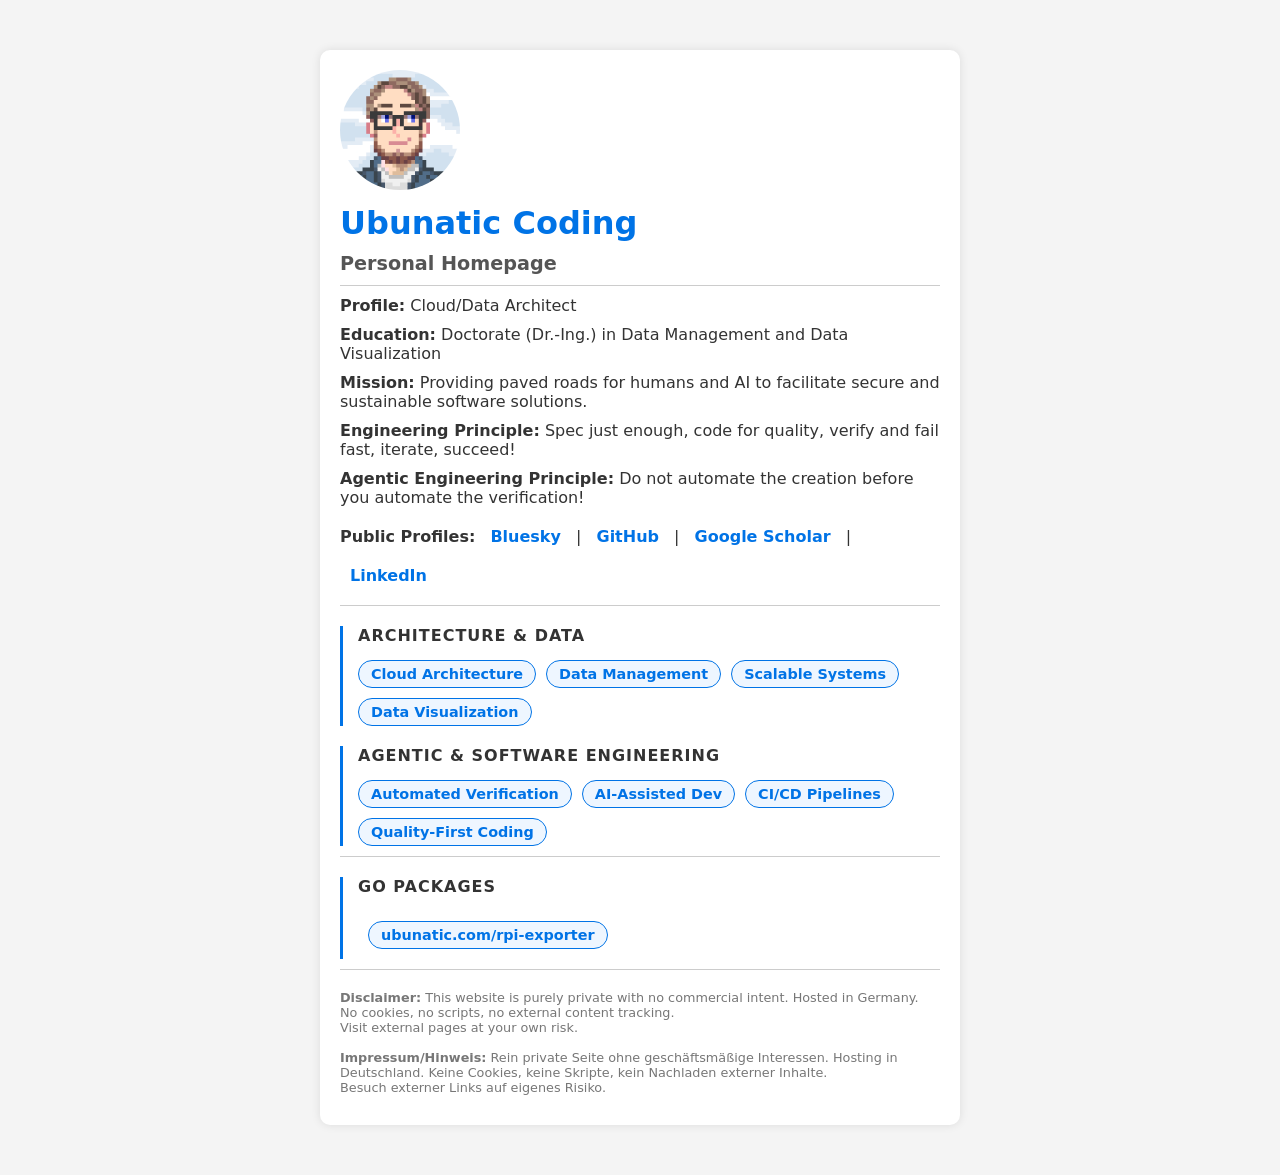
==== index.html @ e371fc37 "getting started" ====
<!doctype html>
<html lang="en">
    <head>
        <meta charset="UTF-8" />
        <meta name="viewport" content="width=device-width, initial-scale=1.0" />
        <title>Ubunatic Coding</title>
        <style>
            body {
                font-family: system-ui, sans-serif;
                margin: 0;
                padding: 0;
                background-color: #f4f4f4;
                text-align: left;
                color: #333;
            }
            .container {
                max-width: 600px;
                margin: 50px auto;
                padding: 20px;
                background: white;
                border-radius: 10px;
                box-shadow: 0 0 10px rgba(0, 0, 0, 0.1);
            }
            img {
                border-radius: 50%;
                width: 120px;
                height: 120px;
            }
            h1 {
                margin: 10px 0;
                color: #0073e6;
            }
            h2 {
                margin: 5px 0;
                font-size: 1.2em;
                color: #555;
            }
            p {
                font-size: 1em;
                margin: 10px 0;
                text-align: left;
            }
            a {
                display: inline-block;
                margin: 10px;
                text-decoration: none;
                color: #0073e6;
                font-weight: bold;
            }
            hr {
                border: none;
                border-top: 1px solid #ccc;
                margin: 10px 0;
            }
            .label {
                min-width: 20em;
            }
            .disclaimer {
                font-size: 0.8em;
                margin-top: 20px;
                color: #777;
            }
            /* Skills Matrix Styling */
            .skills-grid {
                display: flex;
                flex-wrap: wrap;
                gap: 10px;
                margin-top: 15px;
            }
            .skill-tag {
                background: #eef6ff;
                border: 1px solid #0073e6;
                color: #0073e6;
                padding: 5px 12px;
                border-radius: 20px;
                font-size: 0.9em;
                font-weight: bold;
            }
            .skill-category {
                margin-top: 20px;
                border-left: 3px solid #0073e6;
                padding-left: 15px;
            }
            .skill-category h3 {
                font-size: 1em;
                margin: 0 0 10px 0;
                color: #333;
                text-transform: uppercase;
                letter-spacing: 1px;
            }
        </style>
    </head>
    <body>
        <div class="container">
            <img
                src="[data-uri]"
                alt="Ubunatic Avatar"
            />
            <h1>Ubunatic Coding</h1>
            <h2>Personal Homepage</h2>
            <hr />
            <section id="profile">
                <p>
                    <strong class="label">Profile:</strong> Cloud/Data Architect
                </p>
                <p>
                    <strong class="label">Education:</strong> Doctorate
                    (Dr.-Ing.) in Data Management and Data Visualization
                </p>
                <p>
                    <strong class="label">Mission:</strong> Providing paved
                    roads for humans and AI to facilitate secure and sustainable
                    software solutions.
                </p>

                <p>
                    <strong class="label">Engineering Principle:</strong> Spec
                    just enough, code for quality, verify and fail fast,
                    iterate, succeed!
                </p>
                <p>
                    <strong class="label"
                        >Agentic Engineering Principle:</strong
                    >
                    Do not automate the creation before you automate the
                    verification!
                </p>

                <p>
                    <strong class="label">Public Profiles:</strong>
                    <a
                        href="https://bsky.app/profile/ubunatic.com"
                        target="_blank"
                        rel="me noopener"
                        >Bluesky</a
                    >
                    |
                    <a
                        href="https://github.com/ubunatic"
                        target="_blank"
                        rel="me noopener"
                        >GitHub</a
                    >
                    |
                    <a
                        href="https://scholar.google.com/citations?user=Y_O1dGcAAAAJ"
                        target="_blank"
                        rel="noopener"
                        >Google Scholar</a
                    >
                    |
                    <a
                        href="https://www.linkedin.com/in/uwejugel"
                        target="_blank"
                        rel="noopener"
                        >LinkedIn</a
                    >
                </p>
            </section>
            <hr />

            <section id="skills">
                <div class="skill-category">
                    <h3>Architecture & Data</h3>
                    <div class="skills-grid">
                        <span class="skill-tag">Cloud Architecture</span>
                        <span class="skill-tag">Data Management</span>
                        <span class="skill-tag">Scalable Systems</span>
                        <span class="skill-tag">Data Visualization</span>
                    </div>
                </div>

                <div class="skill-category">
                    <h3>Agentic & Software Engineering</h3>
                    <div class="skills-grid">
                        <span class="skill-tag">Automated Verification</span>
                        <span class="skill-tag">AI-Assisted Dev</span>
                        <span class="skill-tag">CI/CD Pipelines</span>
                        <span class="skill-tag">Quality-First Coding</span>
                    </div>
                </div>
            </section>
            <hr />

            <section id="go-packages">
                <div class="skill-category">
                    <h3>Go Packages</h3>
                    <div class="skills-grid">
                        <a href="https://ubunatic.com/rpi-exporter" class="skill-tag">ubunatic.com/rpi-exporter</a>
                    </div>
                </div>
            </section>
            <hr />

            <section id="disclaimer">
                <div class="legal-notice">
                    <p class="disclaimer">
                        <span class="lang-en">
                            <strong>Disclaimer:</strong> This website is purely
                            private with no commercial intent. Hosted in
                            Germany. No cookies, no scripts, no external content
                            tracking.<br />
                            Visit external pages at your own risk.
                        </span>
                        <br /><br />
                        <span class="lang-de">
                            <strong>Impressum/Hinweis:</strong> Rein private
                            Seite ohne geschäftsmäßige Interessen. Hosting in
                            Deutschland. Keine Cookies, keine Skripte, kein
                            Nachladen externer Inhalte.<br />
                            Besuch externer Links auf eigenes Risiko.
                        </span>
                    </p>
                </div>
            </section>
        </div>
    </body>
</html>
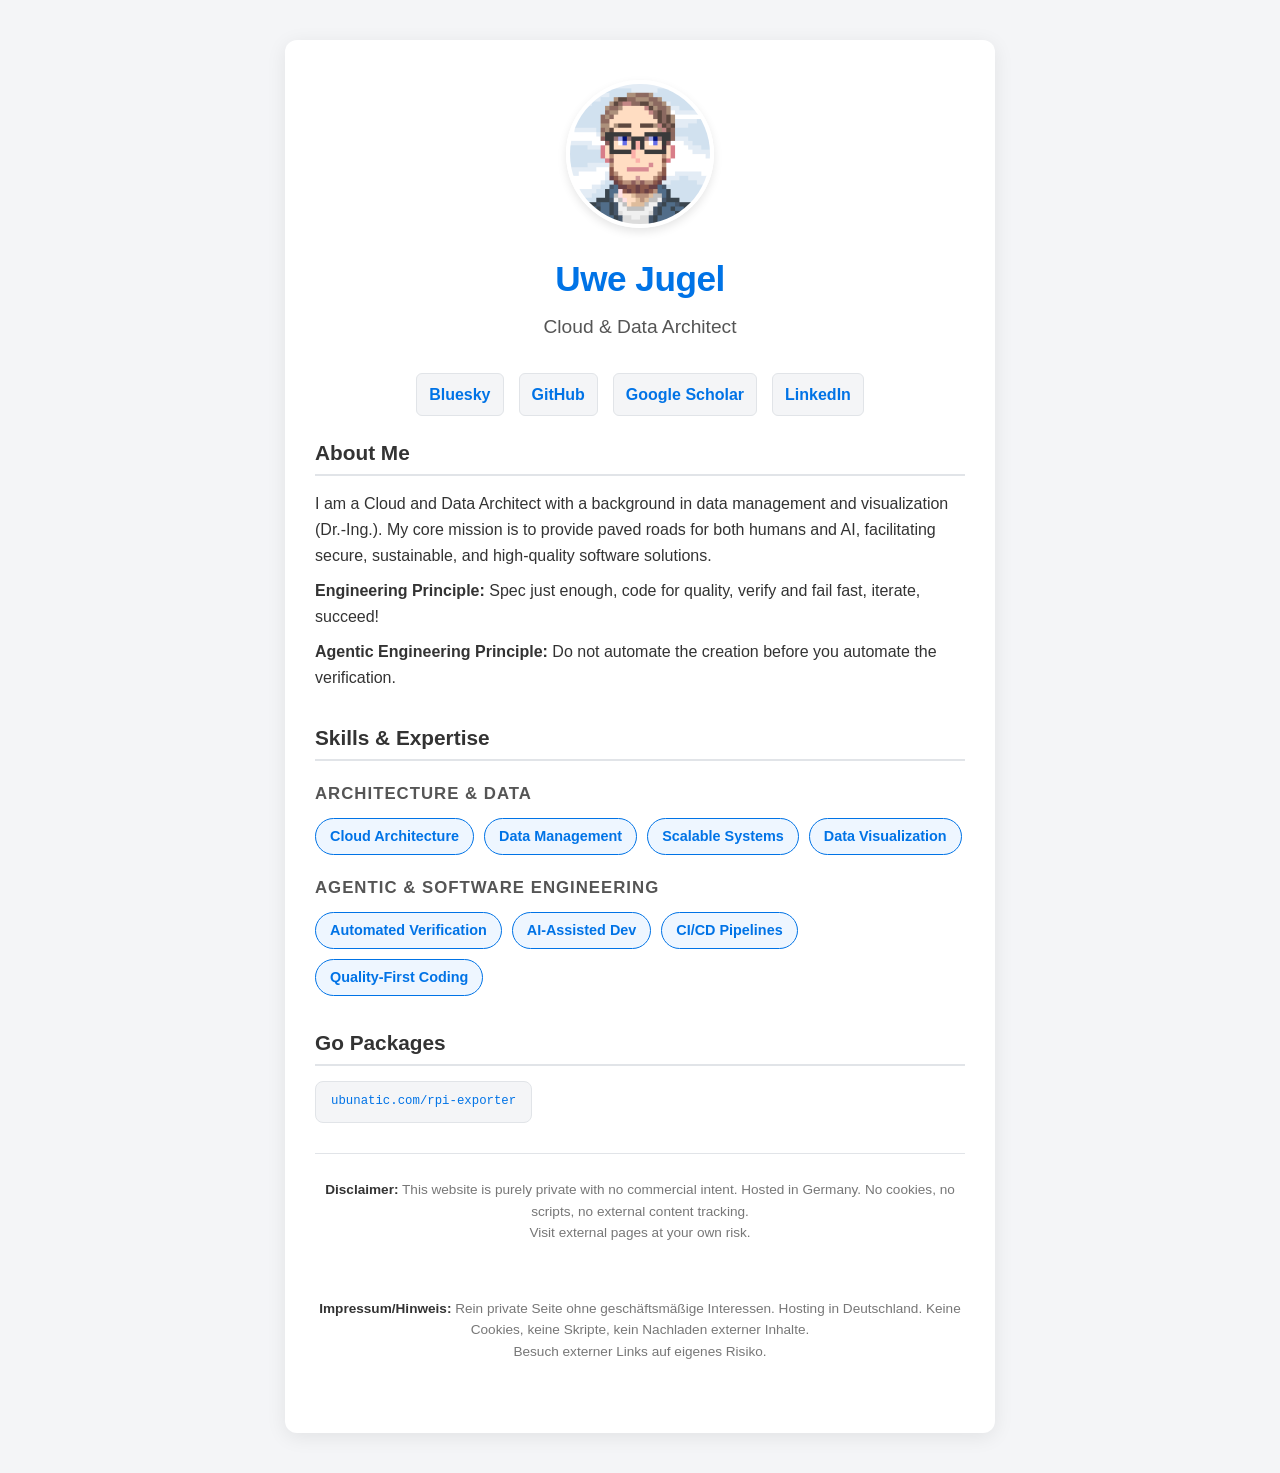
==== commit ba6ca876: "Refactor homepage design and content narrative\n\n- Extract inline CSS into a dedicated `style.css` " ====
--- a/index.html
+++ b/index.html
@@ -4,164 +4,44 @@
         <meta charset="UTF-8" />
         <meta name="viewport" content="width=device-width, initial-scale=1.0" />
         <title>Ubunatic Coding</title>
-        <style>
-            body {
-                font-family: system-ui, sans-serif;
-                margin: 0;
-                padding: 0;
-                background-color: #f4f4f4;
-                text-align: left;
-                color: #333;
-            }
-            .container {
-                max-width: 600px;
-                margin: 50px auto;
-                padding: 20px;
-                background: white;
-                border-radius: 10px;
-                box-shadow: 0 0 10px rgba(0, 0, 0, 0.1);
-            }
-            img {
-                border-radius: 50%;
-                width: 120px;
-                height: 120px;
-            }
-            h1 {
-                margin: 10px 0;
-                color: #0073e6;
-            }
-            h2 {
-                margin: 5px 0;
-                font-size: 1.2em;
-                color: #555;
-            }
-            p {
-                font-size: 1em;
-                margin: 10px 0;
-                text-align: left;
-            }
-            a {
-                display: inline-block;
-                margin: 10px;
-                text-decoration: none;
-                color: #0073e6;
-                font-weight: bold;
-            }
-            hr {
-                border: none;
-                border-top: 1px solid #ccc;
-                margin: 10px 0;
-            }
-            .label {
-                min-width: 20em;
-            }
-            .disclaimer {
-                font-size: 0.8em;
-                margin-top: 20px;
-                color: #777;
-            }
-            /* Skills Matrix Styling */
-            .skills-grid {
-                display: flex;
-                flex-wrap: wrap;
-                gap: 10px;
-                margin-top: 15px;
-            }
-            .skill-tag {
-                background: #eef6ff;
-                border: 1px solid #0073e6;
-                color: #0073e6;
-                padding: 5px 12px;
-                border-radius: 20px;
-                font-size: 0.9em;
-                font-weight: bold;
-            }
-            .skill-category {
-                margin-top: 20px;
-                border-left: 3px solid #0073e6;
-                padding-left: 15px;
-            }
-            .skill-category h3 {
-                font-size: 1em;
-                margin: 0 0 10px 0;
-                color: #333;
-                text-transform: uppercase;
-                letter-spacing: 1px;
-            }
-        </style>
+        <link rel="stylesheet" href="style.css" />
     </head>
     <body>
         <div class="container">
-            <img
-                src="[data-uri]"
-                alt="Ubunatic Avatar"
-            />
-            <h1>Ubunatic Coding</h1>
-            <h2>Personal Homepage</h2>
-            <hr />
-            <section id="profile">
+            <header>
+                <img
+                    src="[data-uri]"
+                    alt="Ubunatic Avatar"
+                />
+                <h1>Uwe Jugel</h1>
+                <h2>Cloud & Data Architect</h2>
+            </header>
+
+            <div class="social-links">
+                <a href="https://bsky.app/profile/ubunatic.com" target="_blank" rel="me noopener">Bluesky</a>
+                <a href="https://github.com/ubunatic" target="_blank" rel="me noopener">GitHub</a>
+                <a href="https://scholar.google.com/citations?user=Y_O1dGcAAAAJ" target="_blank" rel="noopener">Google Scholar</a>
+                <a href="https://www.linkedin.com/in/uwejugel" target="_blank" rel="noopener">LinkedIn</a>
+            </div>
+
+            <section id="about">
+                <h3>About Me</h3>
                 <p>
-                    <strong class="label">Profile:</strong> Cloud/Data Architect
+                    I am a Cloud and Data Architect with a background in data management and visualization (Dr.-Ing.).
+                    My core mission is to provide paved roads for both humans and AI, facilitating secure, sustainable, and high-quality software solutions.
                 </p>
                 <p>
-                    <strong class="label">Education:</strong> Doctorate
-                    (Dr.-Ing.) in Data Management and Data Visualization
+                    <strong>Engineering Principle:</strong> Spec just enough, code for quality, verify and fail fast, iterate, succeed!
                 </p>
                 <p>
-                    <strong class="label">Mission:</strong> Providing paved
-                    roads for humans and AI to facilitate secure and sustainable
-                    software solutions.
-                </p>
-
-                <p>
-                    <strong class="label">Engineering Principle:</strong> Spec
-                    just enough, code for quality, verify and fail fast,
-                    iterate, succeed!
-                </p>
-                <p>
-                    <strong class="label"
-                        >Agentic Engineering Principle:</strong
-                    >
-                    Do not automate the creation before you automate the
-                    verification!
-                </p>
-
-                <p>
-                    <strong class="label">Public Profiles:</strong>
-                    <a
-                        href="https://bsky.app/profile/ubunatic.com"
-                        target="_blank"
-                        rel="me noopener"
-                        >Bluesky</a
-                    >
-                    |
-                    <a
-                        href="https://github.com/ubunatic"
-                        target="_blank"
-                        rel="me noopener"
-                        >GitHub</a
-                    >
-                    |
-                    <a
-                        href="https://scholar.google.com/citations?user=Y_O1dGcAAAAJ"
-                        target="_blank"
-                        rel="noopener"
-                        >Google Scholar</a
-                    >
-                    |
-                    <a
-                        href="https://www.linkedin.com/in/uwejugel"
-                        target="_blank"
-                        rel="noopener"
-                        >LinkedIn</a
-                    >
+                    <strong>Agentic Engineering Principle:</strong> Do not automate the creation before you automate the verification.
                 </p>
             </section>
-            <hr />
 
             <section id="skills">
+                <h3>Skills & Expertise</h3>
                 <div class="skill-category">
-                    <h3>Architecture & Data</h3>
+                    <h4>Architecture & Data</h4>
                     <div class="skills-grid">
                         <span class="skill-tag">Cloud Architecture</span>
                         <span class="skill-tag">Data Management</span>
@@ -171,7 +51,7 @@
                 </div>
 
                 <div class="skill-category">
-                    <h3>Agentic & Software Engineering</h3>
+                    <h4>Agentic & Software Engineering</h4>
                     <div class="skills-grid">
                         <span class="skill-tag">Automated Verification</span>
                         <span class="skill-tag">AI-Assisted Dev</span>
@@ -180,16 +60,14 @@
                     </div>
                 </div>
             </section>
-            <hr />
 
             <section id="go-packages">
-                <div class="skill-category">
-                    <h3>Go Packages</h3>
-                    <div class="skills-grid">
-                        <a href="https://ubunatic.com/rpi-exporter" class="skill-tag">ubunatic.com/rpi-exporter</a>
-                    </div>
+                <h3>Go Packages</h3>
+                <div class="skills-grid">
+                    <a href="https://ubunatic.com/rpi-exporter" class="go-package">ubunatic.com/rpi-exporter</a>
                 </div>
             </section>
+
             <hr />
 
             <section id="disclaimer">
--- a/style.css
+++ b/style.css
@@ -0,0 +1,216 @@
+/* Variables for light/dark mode */
+:root {
+    --bg-color: #f4f5f7;
+    --container-bg: #ffffff;
+    --text-color: #333333;
+    --text-muted: #555555;
+    --text-light: #777777;
+    --accent-color: #0073e6;
+    --accent-hover: #005bb5;
+    --border-color: #e1e4e8;
+    --tag-bg: #eef6ff;
+    --tag-border: #0073e6;
+    --tag-text: #0073e6;
+    --shadow: 0 4px 20px rgba(0, 0, 0, 0.08);
+}
+
+@media (prefers-color-scheme: dark) {
+    :root {
+        --bg-color: #121212;
+        --container-bg: #1e1e1e;
+        --text-color: #e0e0e0;
+        --text-muted: #b0b0b0;
+        --text-light: #888888;
+        --accent-color: #4da3ff;
+        --accent-hover: #80bfff;
+        --border-color: #333333;
+        --tag-bg: #2a3b4c;
+        --tag-border: #4da3ff;
+        --tag-text: #4da3ff;
+        --shadow: 0 4px 20px rgba(0, 0, 0, 0.3);
+    }
+}
+
+/* Base Styles */
+body {
+    font-family: -apple-system, BlinkMacSystemFont, "Segoe UI", Roboto, Helvetica, Arial, sans-serif, "Apple Color Emoji", "Segoe UI Emoji", "Segoe UI Symbol";
+    margin: 0;
+    padding: 0;
+    background-color: var(--bg-color);
+    color: var(--text-color);
+    line-height: 1.6;
+    display: flex;
+    justify-content: center;
+    align-items: center;
+    min-height: 100vh;
+}
+
+.container {
+    max-width: 650px;
+    width: 90%;
+    margin: 40px auto;
+    padding: 40px 30px;
+    background: var(--container-bg);
+    border-radius: 12px;
+    box-shadow: var(--shadow);
+}
+
+/* Header */
+header {
+    text-align: center;
+    margin-bottom: 30px;
+}
+
+header img {
+    border-radius: 50%;
+    width: 140px;
+    height: 140px;
+    object-fit: cover;
+    border: 4px solid var(--container-bg);
+    box-shadow: 0 4px 10px rgba(0, 0, 0, 0.1);
+    margin-bottom: 15px;
+}
+
+h1 {
+    margin: 0;
+    font-size: 2.2em;
+    color: var(--accent-color);
+    letter-spacing: -0.5px;
+}
+
+h2 {
+    margin: 5px 0 0 0;
+    font-size: 1.2em;
+    color: var(--text-muted);
+    font-weight: 500;
+}
+
+/* Sections */
+section {
+    margin-bottom: 30px;
+}
+
+h3 {
+    font-size: 1.3em;
+    margin: 0 0 15px 0;
+    color: var(--text-color);
+    border-bottom: 2px solid var(--border-color);
+    padding-bottom: 5px;
+}
+
+p {
+    margin: 10px 0;
+}
+
+/* Typography elements */
+strong {
+    color: var(--text-color);
+}
+
+.label {
+    min-width: 10em;
+    display: inline-block;
+    color: var(--text-muted);
+    font-weight: 600;
+}
+
+a {
+    color: var(--accent-color);
+    text-decoration: none;
+    transition: color 0.2s ease;
+}
+
+a:hover {
+    color: var(--accent-hover);
+    text-decoration: underline;
+}
+
+hr {
+    border: none;
+    border-top: 1px solid var(--border-color);
+    margin: 25px 0;
+}
+
+/* Social Links */
+.social-links {
+    text-align: center;
+    margin: 20px 0;
+    display: flex;
+    flex-wrap: wrap;
+    justify-content: center;
+    gap: 15px;
+}
+
+.social-links a {
+    font-weight: bold;
+    padding: 8px 12px;
+    background: var(--bg-color);
+    border-radius: 6px;
+    border: 1px solid var(--border-color);
+}
+
+.social-links a:hover {
+    background: var(--tag-bg);
+    text-decoration: none;
+}
+
+/* Skills Matrix Styling */
+.skills-grid {
+    display: flex;
+    flex-wrap: wrap;
+    gap: 10px;
+}
+
+.skill-tag {
+    background: var(--tag-bg);
+    border: 1px solid var(--tag-border);
+    color: var(--tag-text);
+    padding: 6px 14px;
+    border-radius: 20px;
+    font-size: 0.9em;
+    font-weight: 600;
+    transition: transform 0.2s ease, box-shadow 0.2s ease;
+}
+
+.skill-tag:hover {
+    transform: translateY(-2px);
+    box-shadow: 0 2px 8px rgba(0, 115, 230, 0.2);
+}
+
+.skill-category {
+    margin-top: 20px;
+}
+
+.skill-category h4 {
+    font-size: 1.05em;
+    margin: 0 0 10px 0;
+    color: var(--text-muted);
+    text-transform: uppercase;
+    letter-spacing: 1px;
+}
+
+/* Go Packages */
+.go-package {
+    display: inline-block;
+    background: var(--bg-color);
+    border: 1px solid var(--border-color);
+    padding: 10px 15px;
+    border-radius: 8px;
+    font-family: monospace;
+    font-size: 0.95em;
+}
+
+/* Disclaimer */
+.legal-notice {
+    text-align: center;
+}
+
+.disclaimer {
+    font-size: 0.85em;
+    color: var(--text-light);
+}
+
+.lang-en, .lang-de {
+    display: block;
+    margin-bottom: 10px;
+}
